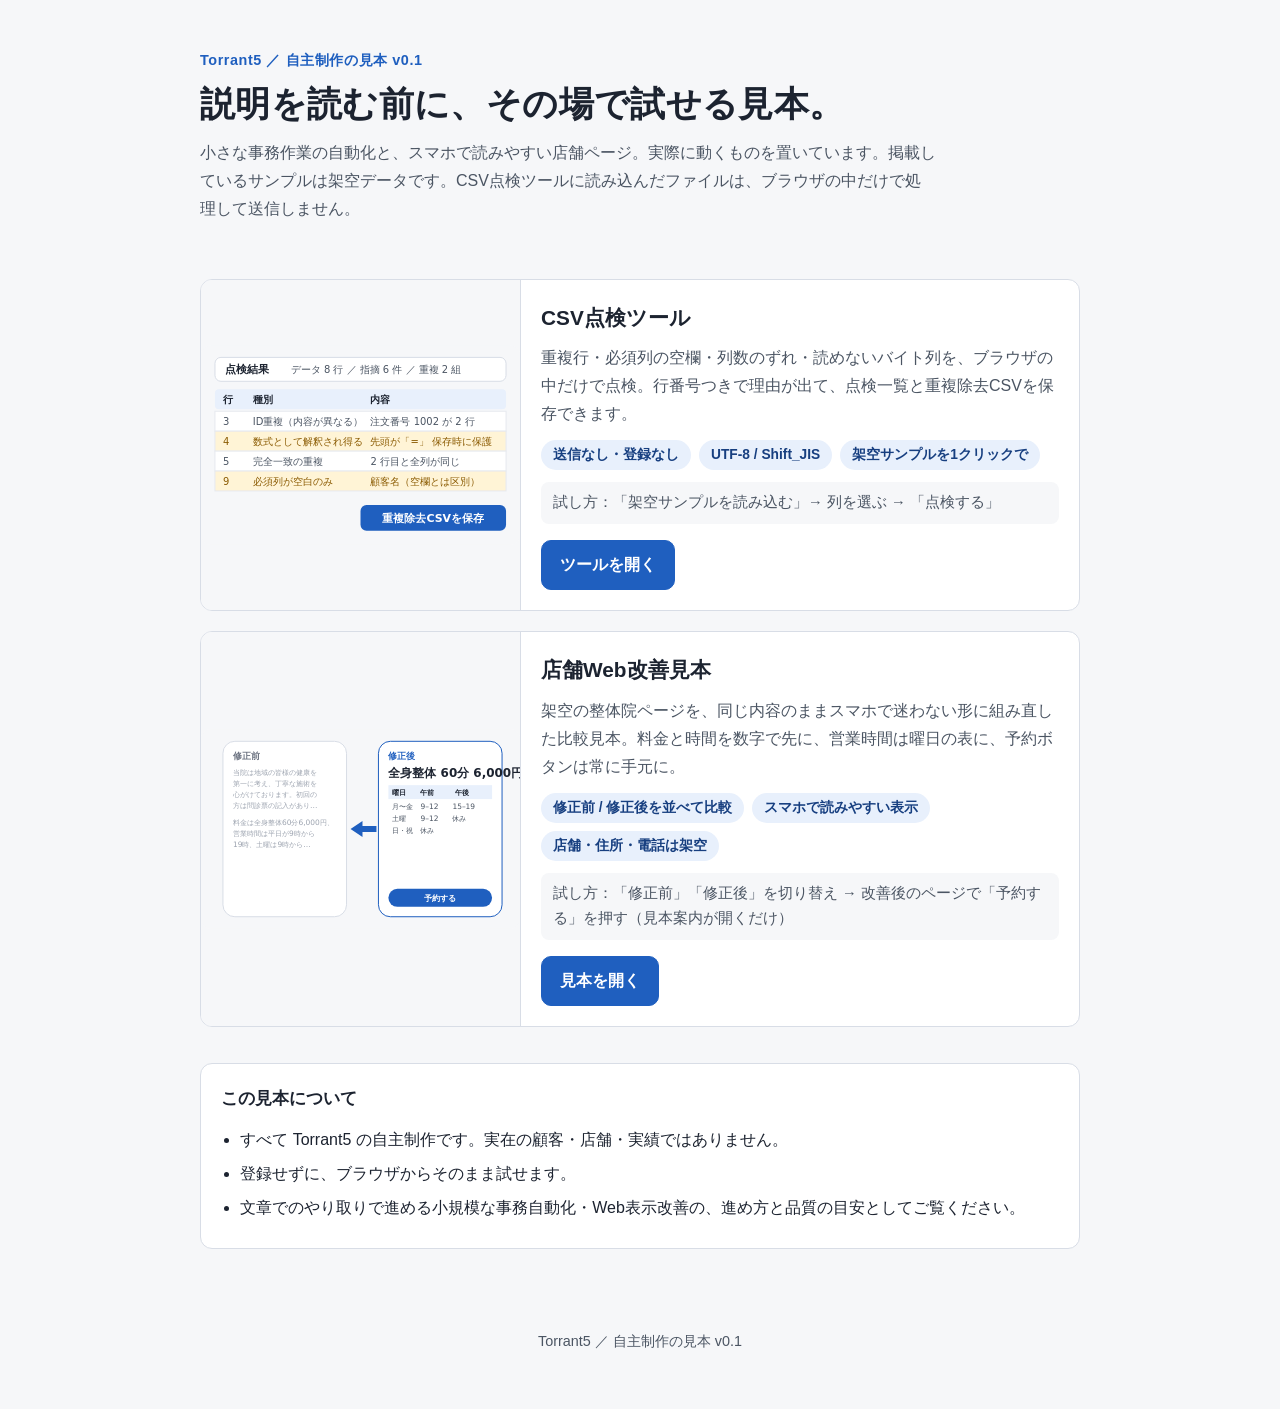
==== samples/index.html @ f494e859 "実際に試せる自主制作見本を追加" ====
<!DOCTYPE html>
<html lang="ja">
<head>
<meta charset="utf-8">
<meta name="viewport" content="width=device-width, initial-scale=1">
<title>Torrant5 の見本｜実際に動く自主制作サンプル</title>
<meta name="description" content="ブラウザ内で動くCSV点検ツールと、スマホ向け店舗ページの改善見本。すべて架空データの自主制作で、その場で試せます。">
<link rel="stylesheet" href="shared.css">
<link rel="stylesheet" href="home.css">
</head>
<body>
<a class="skip" href="#main">本文へ移動</a>
<main id="main" class="wrap">
  <header class="hero">
    <p class="kicker">Torrant5 ／ 自主制作の見本 v0.1</p>
    <h1>説明を読む前に、<br class="sp">その場で試せる見本。</h1>
    <p class="lede">小さな事務作業の自動化と、スマホで読みやすい店舗ページ。実際に動くものを置いています。掲載しているサンプルは架空データです。CSV点検ツールに読み込んだファイルは、ブラウザの中だけで処理して送信しません。</p>
  </header>

  <ul class="works">
    <li class="work">
      <a class="shot" href="csv-check/index.html" aria-hidden="true" tabindex="-1">
        <svg viewBox="0 0 320 200" role="img" focusable="false" font-family="system-ui, sans-serif">
          <rect width="320" height="200" rx="10" fill="#f6f7f9"/>
          <rect x="14" y="12" width="292" height="24" rx="6" fill="#fff" stroke="#d8dde6"/>
          <text x="24" y="28" font-size="11" fill="#1c2330" font-weight="700">点検結果</text>
          <text x="90" y="28" font-size="10" fill="#4b5563">データ 8 行 ／ 指摘 6 件 ／ 重複 2 組</text>
          <rect x="14" y="44" width="292" height="20" rx="4" fill="#e8f0fc"/>
          <text x="22" y="58" font-size="10" fill="#1c2330" font-weight="700">行</text>
          <text x="52" y="58" font-size="10" fill="#1c2330" font-weight="700">種別</text>
          <text x="170" y="58" font-size="10" fill="#1c2330" font-weight="700">内容</text>
          <rect x="14" y="66" width="292" height="20" fill="#fff" stroke="#e6e9ef"/>
          <text x="22" y="80" font-size="10" fill="#4b5563">3</text>
          <text x="52" y="80" font-size="10" fill="#4b5563">ID重複（内容が異なる）</text>
          <text x="170" y="80" font-size="10" fill="#4b5563">注文番号 1002 が 2 行</text>
          <rect x="14" y="86" width="292" height="20" fill="#fff4d6" stroke="#e6e9ef"/>
          <text x="22" y="100" font-size="10" fill="#8a5a00">4</text>
          <text x="52" y="100" font-size="10" fill="#8a5a00">数式として解釈され得る</text>
          <text x="170" y="100" font-size="10" fill="#8a5a00">先頭が「=」 保存時に保護</text>
          <rect x="14" y="106" width="292" height="20" fill="#fff" stroke="#e6e9ef"/>
          <text x="22" y="120" font-size="10" fill="#4b5563">5</text>
          <text x="52" y="120" font-size="10" fill="#4b5563">完全一致の重複</text>
          <text x="170" y="120" font-size="10" fill="#4b5563">2 行目と全列が同じ</text>
          <rect x="14" y="126" width="292" height="20" fill="#fff4d6" stroke="#e6e9ef"/>
          <text x="22" y="140" font-size="10" fill="#8a5a00">9</text>
          <text x="52" y="140" font-size="10" fill="#8a5a00">必須列が空白のみ</text>
          <text x="170" y="140" font-size="10" fill="#8a5a00">顧客名（空欄とは区別）</text>
          <rect x="160" y="160" width="146" height="26" rx="6" fill="#1f5fbf"/>
          <text x="233" y="177" font-size="11" fill="#fff" text-anchor="middle" font-weight="700">重複除去CSVを保存</text>
        </svg>
      </a>
      <div class="desc">
        <h2>CSV点検ツール</h2>
        <p>重複行・必須列の空欄・列数のずれ・読めないバイト列を、ブラウザの中だけで点検。行番号つきで理由が出て、点検一覧と重複除去CSVを保存できます。</p>
        <ul class="facts">
          <li>送信なし・登録なし</li>
          <li>UTF-8 / Shift_JIS</li>
          <li>架空サンプルを1クリックで</li>
        </ul>
        <p class="try">試し方：「架空サンプルを読み込む」→ 列を選ぶ → 「点検する」</p>
        <a class="btn-main" href="csv-check/index.html">ツールを開く</a>
      </div>
    </li>

    <li class="work">
      <a class="shot" href="web-fix/index.html" aria-hidden="true" tabindex="-1">
        <svg viewBox="0 0 320 200" role="img" focusable="false" font-family="system-ui, sans-serif">
          <rect width="320" height="200" rx="10" fill="#f6f7f9"/>
          <rect x="22" y="12" width="124" height="176" rx="12" fill="#fff" stroke="#d8dde6"/>
          <text x="32" y="30" font-size="9" fill="#6b7280" font-weight="700">修正前</text>
          <text x="32" y="46" font-size="7.5" fill="#9ca3af">当院は地域の皆様の健康を</text>
          <text x="32" y="57" font-size="7.5" fill="#9ca3af">第一に考え、丁寧な施術を</text>
          <text x="32" y="68" font-size="7.5" fill="#9ca3af">心がけております。初回の</text>
          <text x="32" y="79" font-size="7.5" fill="#9ca3af">方は問診票の記入があり…</text>
          <text x="32" y="96" font-size="7.5" fill="#9ca3af">料金は全身整体60分6,000円、</text>
          <text x="32" y="107" font-size="7.5" fill="#9ca3af">営業時間は平日が9時から</text>
          <text x="32" y="118" font-size="7.5" fill="#9ca3af">19時、土曜は9時から…</text>
          <path d="M150 100 l12 -8 v5 h14 v6 h-14 v5z" fill="#1f5fbf"/>
          <rect x="178" y="12" width="124" height="176" rx="12" fill="#fff" stroke="#1f5fbf"/>
          <text x="188" y="30" font-size="9" fill="#1f5fbf" font-weight="700">修正後</text>
          <text x="188" y="48" font-size="12" fill="#1c2330" font-weight="700">全身整体 60分 6,000円</text>
          <rect x="188" y="56" width="104" height="14" fill="#e8f0fc"/>
          <text x="192" y="66" font-size="7.5" fill="#1c2330" font-weight="700">曜日　　午前　　　午後</text>
          <text x="192" y="80" font-size="7.5" fill="#4b5563">月〜金　9–12　　15–19</text>
          <text x="192" y="92" font-size="7.5" fill="#4b5563">土曜　　9–12　　休み</text>
          <text x="192" y="104" font-size="7.5" fill="#4b5563">日・祝　休み</text>
          <rect x="188" y="160" width="104" height="18" rx="9" fill="#1f5fbf"/>
          <text x="240" y="172" font-size="8.5" fill="#fff" text-anchor="middle" font-weight="700">予約する</text>
        </svg>
      </a>
      <div class="desc">
        <h2>店舗Web改善見本</h2>
        <p>架空の整体院ページを、同じ内容のままスマホで迷わない形に組み直した比較見本。料金と時間を数字で先に、営業時間は曜日の表に、予約ボタンは常に手元に。</p>
        <ul class="facts">
          <li>修正前 / 修正後を並べて比較</li>
          <li>スマホで読みやすい表示</li>
          <li>店舗・住所・電話は架空</li>
        </ul>
        <p class="try">試し方：「修正前」「修正後」を切り替え → 改善後のページで「予約する」を押す（見本案内が開くだけ）</p>
        <a class="btn-main" href="web-fix/index.html">見本を開く</a>
      </div>
    </li>
  </ul>

  <section class="about" aria-labelledby="about-title">
    <h2 id="about-title">この見本について</h2>
    <ul class="plain">
      <li>すべて Torrant5 の自主制作です。実在の顧客・店舗・実績ではありません。</li>
      <li>登録せずに、ブラウザからそのまま試せます。</li>
      <li>文章でのやり取りで進める小規模な事務自動化・Web表示改善の、進め方と品質の目安としてご覧ください。</li>
    </ul>
  </section>
</main>
<footer class="foot">
  <p>Torrant5 ／ 自主制作の見本 v0.1</p>
</footer>
</body>
</html>
---- samples/shared.css ----
/* Torrant5 公開見本 共通スタイル v0.1
   外部フォント・CDNなし。色の役割：青=操作、赤=エラー、緑=問題なし、黄=要確認。 */
:root {
  --bg: #f6f7f9;
  --paper: #ffffff;
  --ink: #1c2330;
  --ink-2: #4b5563;
  --line: #d8dde6;
  --accent: #1f5fbf;
  --accent-ink: #ffffff;
  --accent-soft: #e8f0fc;
  --err: #b42318;
  --err-soft: #fdecea;
  --ok: #1b7a3d;
  --warn-soft: #fff4d6;
  --radius: 12px;
  --maxw: 920px;
}
* { box-sizing: border-box; }
html { -webkit-text-size-adjust: 100%; }
body {
  margin: 0;
  font-family: -apple-system, BlinkMacSystemFont, "Hiragino Sans", "Hiragino Kaku Gothic ProN", "Yu Gothic UI", "Noto Sans JP", Meiryo, sans-serif;
  font-size: 16px;
  line-height: 1.75;
  color: var(--ink);
  background: var(--bg);
}
a { color: var(--accent); text-underline-offset: 3px; }
a:focus-visible, button:focus-visible, input:focus-visible, select:focus-visible, [tabindex]:focus-visible {
  outline: 3px solid #ffb84d; outline-offset: 2px;
}
.skip { position: absolute; left: -999px; top: 8px; background: var(--paper); padding: 8px 12px; border-radius: 8px; z-index: 10; }
.skip:focus { left: 8px; }
.wrap { max-width: var(--maxw); margin: 0 auto; padding: 24px 20px 56px; }
h1 { font-size: clamp(1.6rem, 4vw, 2.2rem); line-height: 1.3; margin: 8px 0 12px; letter-spacing: .01em; }
h2 { font-size: 1.2rem; margin: 0 0 12px; display: flex; align-items: center; gap: 10px; }
h3 { font-size: 1.02rem; margin: 24px 0 8px; color: var(--ink-2); }
.lede { color: var(--ink-2); margin: 0 0 24px; max-width: 46em; }
.no { display: inline-grid; place-items: center; width: 28px; height: 28px; border-radius: 50%; background: var(--accent); color: var(--accent-ink); font-size: .9rem; font-weight: 700; flex: none; }
.bar { display: flex; justify-content: space-between; align-items: center; gap: 12px; max-width: var(--maxw); margin: 0 auto; padding: 14px 20px 0; font-size: .92rem; }
.bar-home { text-decoration: none; font-weight: 600; }
.bar-tag { color: var(--ink-2); background: var(--paper); border: 1px solid var(--line); border-radius: 999px; padding: 2px 10px; font-size: .82rem; }
.card { background: var(--paper); border: 1px solid var(--line); border-radius: var(--radius); padding: 20px; margin: 0 0 18px; }
.card-note { background: transparent; }
.row { display: flex; flex-wrap: wrap; align-items: center; gap: 10px 14px; margin: 10px 0; }
.btn-main, .btn-ghost {
  font: inherit; font-weight: 600; border-radius: 10px; padding: 10px 18px; cursor: pointer; min-height: 44px;
  border: 1.5px solid var(--accent); transition: background .15s, transform .15s;
}
.btn-main { background: var(--accent); color: var(--accent-ink); }
.btn-main:hover { background: #184c99; }
.btn-ghost { background: var(--paper); color: var(--accent); }
.btn-ghost:hover { background: var(--accent-soft); }
.btn-main:disabled, .btn-ghost:disabled { opacity: .45; cursor: not-allowed; }
.btn-main:active, .btn-ghost:active { transform: translateY(1px); }
select, input[type="text"] { font: inherit; padding: 8px 10px; border: 1.5px solid var(--line); border-radius: 8px; background: var(--paper); min-height: 44px; }
.hint { color: var(--ink-2); font-size: .9rem; margin: 6px 0; }
.status { margin: 8px 0 0; font-weight: 600; }
.error { margin: 10px 0 0; padding: 12px 14px; border-left: 4px solid var(--err); background: var(--err-soft); color: var(--err); border-radius: 8px; font-weight: 600; }
.ok { color: var(--ok); font-weight: 700; }
.ng { color: #8a5a00; font-weight: 700; }
.plain { padding-left: 1.2em; margin: 0; }
.plain li { margin: 6px 0; }
.foot { text-align: center; color: var(--ink-2); font-size: .9rem; padding: 10px 20px 40px; }
@media (prefers-reduced-motion: reduce) {
  * { transition: none !important; animation: none !important; }
}
---- samples/home.css ----
/* 見本一覧（入口） v0.1 */
.hero { padding: 24px 0 8px; }
.kicker { margin: 0 0 6px; color: var(--accent); font-weight: 700; font-size: .9rem; letter-spacing: .04em; }
.sp { display: none; }
.works { list-style: none; margin: 24px 0 0; padding: 0; display: grid; gap: 20px; }
.work {
  display: grid; grid-template-columns: 1fr; gap: 0;
  background: var(--paper); border: 1px solid var(--line); border-radius: var(--radius); overflow: hidden;
  animation: rise .5s ease both;
}
.work:nth-child(2) { animation-delay: .08s; }
.shot { display: block; background: var(--bg); border-bottom: 1px solid var(--line); }
.shot svg { display: block; width: 100%; height: auto; }
.desc { padding: 20px; }
.desc h2 { margin: 0 0 8px; font-size: 1.3rem; }
.desc p { margin: 0 0 12px; color: var(--ink-2); }
.facts { list-style: none; margin: 0 0 12px; padding: 0; display: flex; flex-wrap: wrap; gap: 8px; }
.facts li { background: var(--accent-soft); color: #173f80; border-radius: 999px; padding: 3px 12px; font-size: .86rem; font-weight: 600; }
.try { font-size: .92rem; background: var(--bg); border-radius: 8px; padding: 8px 12px; }
.desc .btn-main { display: inline-block; text-decoration: none; margin-top: 4px; }
.about { margin-top: 36px; padding: 20px; border: 1px solid var(--line); border-radius: var(--radius); background: var(--paper); }
.about h2 { font-size: 1.05rem; }
@keyframes rise { from { opacity: 0; transform: translateY(10px); } to { opacity: 1; transform: none; } }
@media (min-width: 760px) {
  .work { grid-template-columns: 320px 1fr; }
  .shot { border-bottom: none; border-right: 1px solid var(--line); }
  .shot svg { height: 100%; object-fit: cover; }
}
@media (max-width: 480px) {
  .sp { display: inline; }
  .desc .btn-main { display: block; text-align: center; }
}
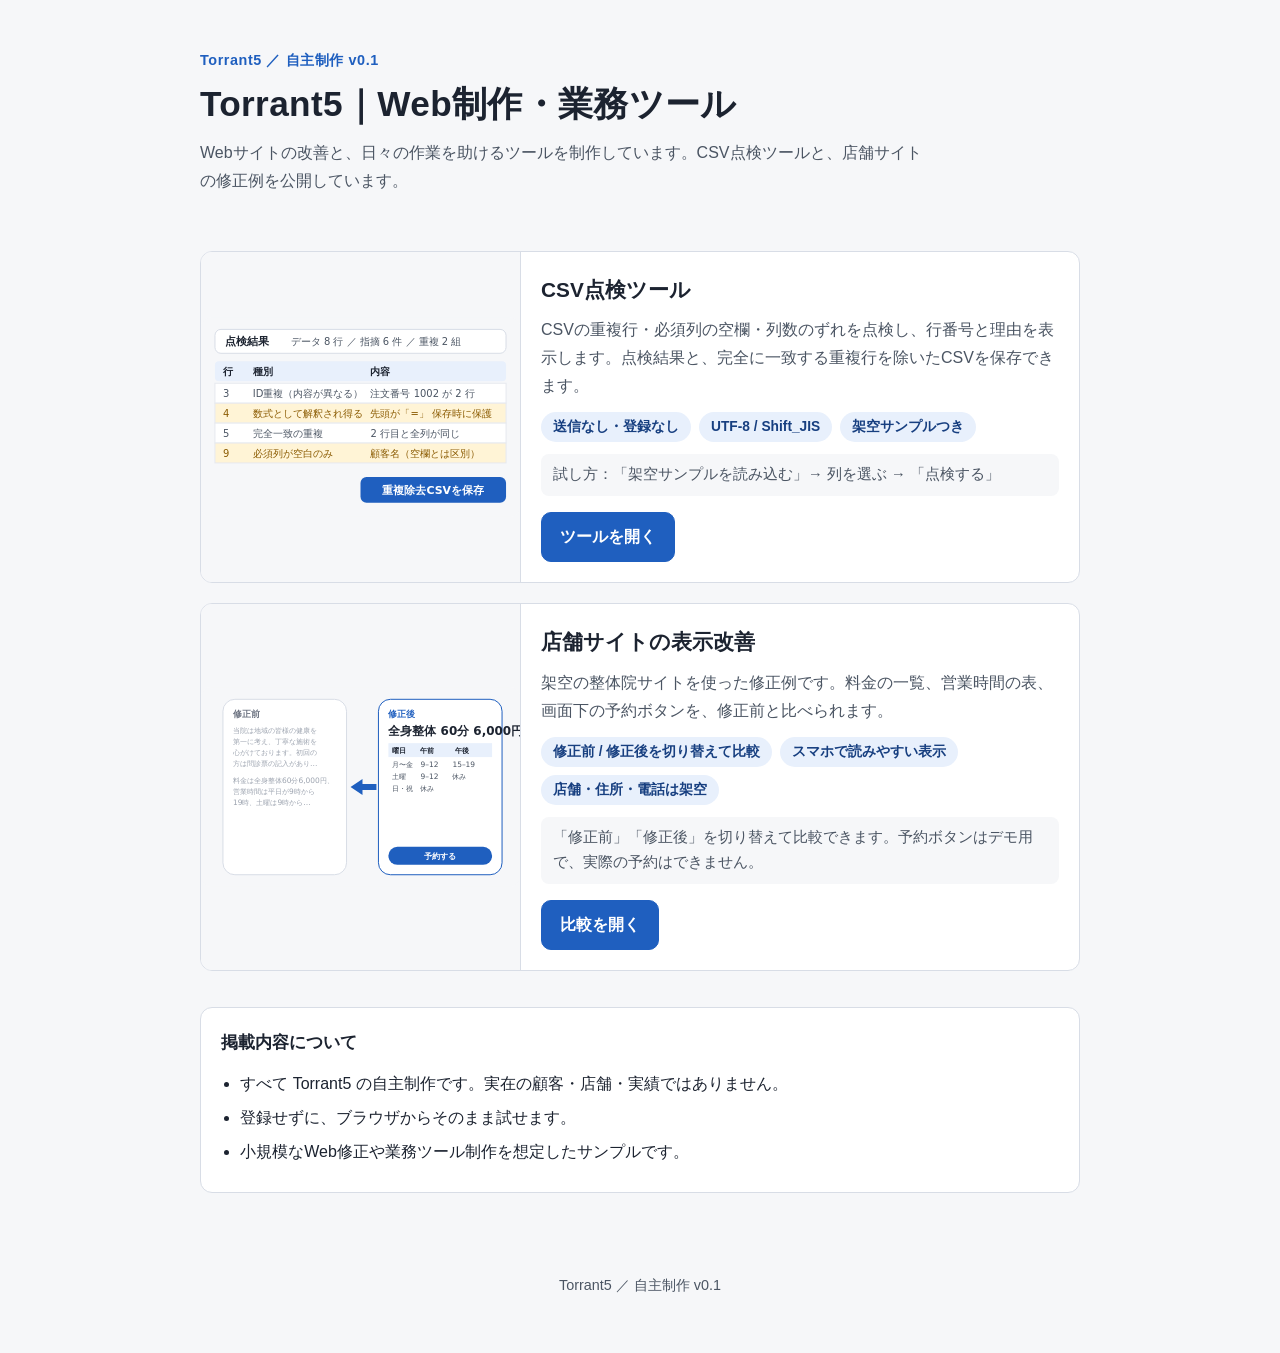
==== commit bc1d1e85: "公開見本の見出しと説明文を整理" ====
--- a/samples/index.html
+++ b/samples/index.html
@@ -3,8 +3,8 @@
 <head>
 <meta charset="utf-8">
 <meta name="viewport" content="width=device-width, initial-scale=1">
-<title>Torrant5 の見本｜実際に動く自主制作サンプル</title>
-<meta name="description" content="ブラウザ内で動くCSV点検ツールと、スマホ向け店舗ページの改善見本。すべて架空データの自主制作で、その場で試せます。">
+<title>Torrant5｜Web制作・業務ツール</title>
+<meta name="description" content="Webサイトの改善と、日々の作業を助けるツールを制作しています。CSV点検ツールと店舗サイトの修正例を、ブラウザで試せます。">
 <link rel="stylesheet" href="shared.css">
 <link rel="stylesheet" href="home.css">
 </head>
@@ -12,9 +12,9 @@
 <a class="skip" href="#main">本文へ移動</a>
 <main id="main" class="wrap">
   <header class="hero">
-    <p class="kicker">Torrant5 ／ 自主制作の見本 v0.1</p>
-    <h1>説明を読む前に、<br class="sp">その場で試せる見本。</h1>
-    <p class="lede">小さな事務作業の自動化と、スマホで読みやすい店舗ページ。実際に動くものを置いています。掲載しているサンプルは架空データです。CSV点検ツールに読み込んだファイルは、ブラウザの中だけで処理して送信しません。</p>
+    <p class="kicker">Torrant5 ／ 自主制作 v0.1</p>
+    <h1>Torrant5｜<wbr><span style="white-space:nowrap">Web制作・業務ツール</span></h1>
+    <p class="lede">Webサイトの改善と、日々の作業を助けるツールを制作しています。CSV点検ツールと、店舗サイトの修正例を公開しています。</p>
   </header>
 
   <ul class="works">
@@ -51,11 +51,11 @@
       </a>
       <div class="desc">
         <h2>CSV点検ツール</h2>
-        <p>重複行・必須列の空欄・列数のずれ・読めないバイト列を、ブラウザの中だけで点検。行番号つきで理由が出て、点検一覧と重複除去CSVを保存できます。</p>
+        <p>CSVの重複行・必須列の空欄・列数のずれを点検し、行番号と理由を表示します。点検結果と、完全に一致する重複行を除いたCSVを保存できます。</p>
         <ul class="facts">
           <li>送信なし・登録なし</li>
           <li>UTF-8 / Shift_JIS</li>
-          <li>架空サンプルを1クリックで</li>
+          <li>架空サンプルつき</li>
         </ul>
         <p class="try">試し方：「架空サンプルを読み込む」→ 列を選ぶ → 「点検する」</p>
         <a class="btn-main" href="csv-check/index.html">ツールを開く</a>
@@ -89,30 +89,30 @@
         </svg>
       </a>
       <div class="desc">
-        <h2>店舗Web改善見本</h2>
-        <p>架空の整体院ページを、同じ内容のままスマホで迷わない形に組み直した比較見本。料金と時間を数字で先に、営業時間は曜日の表に、予約ボタンは常に手元に。</p>
+        <h2>店舗サイトの表示改善</h2>
+        <p>架空の整体院サイトを使った修正例です。料金の一覧、営業時間の表、画面下の予約ボタンを、修正前と比べられます。</p>
         <ul class="facts">
-          <li>修正前 / 修正後を並べて比較</li>
+          <li>修正前 / 修正後を切り替えて比較</li>
           <li>スマホで読みやすい表示</li>
           <li>店舗・住所・電話は架空</li>
         </ul>
-        <p class="try">試し方：「修正前」「修正後」を切り替え → 改善後のページで「予約する」を押す（見本案内が開くだけ）</p>
-        <a class="btn-main" href="web-fix/index.html">見本を開く</a>
+        <p class="try">「修正前」「修正後」を切り替えて比較できます。予約ボタンはデモ用で、実際の予約はできません。</p>
+        <a class="btn-main" href="web-fix/index.html">比較を開く</a>
       </div>
     </li>
   </ul>
 
   <section class="about" aria-labelledby="about-title">
-    <h2 id="about-title">この見本について</h2>
+    <h2 id="about-title">掲載内容について</h2>
     <ul class="plain">
       <li>すべて Torrant5 の自主制作です。実在の顧客・店舗・実績ではありません。</li>
       <li>登録せずに、ブラウザからそのまま試せます。</li>
-      <li>文章でのやり取りで進める小規模な事務自動化・Web表示改善の、進め方と品質の目安としてご覧ください。</li>
+      <li>小規模なWeb修正や業務ツール制作を想定したサンプルです。</li>
     </ul>
   </section>
 </main>
 <footer class="foot">
-  <p>Torrant5 ／ 自主制作の見本 v0.1</p>
+  <p>Torrant5 ／ 自主制作 v0.1</p>
 </footer>
 </body>
 </html>
